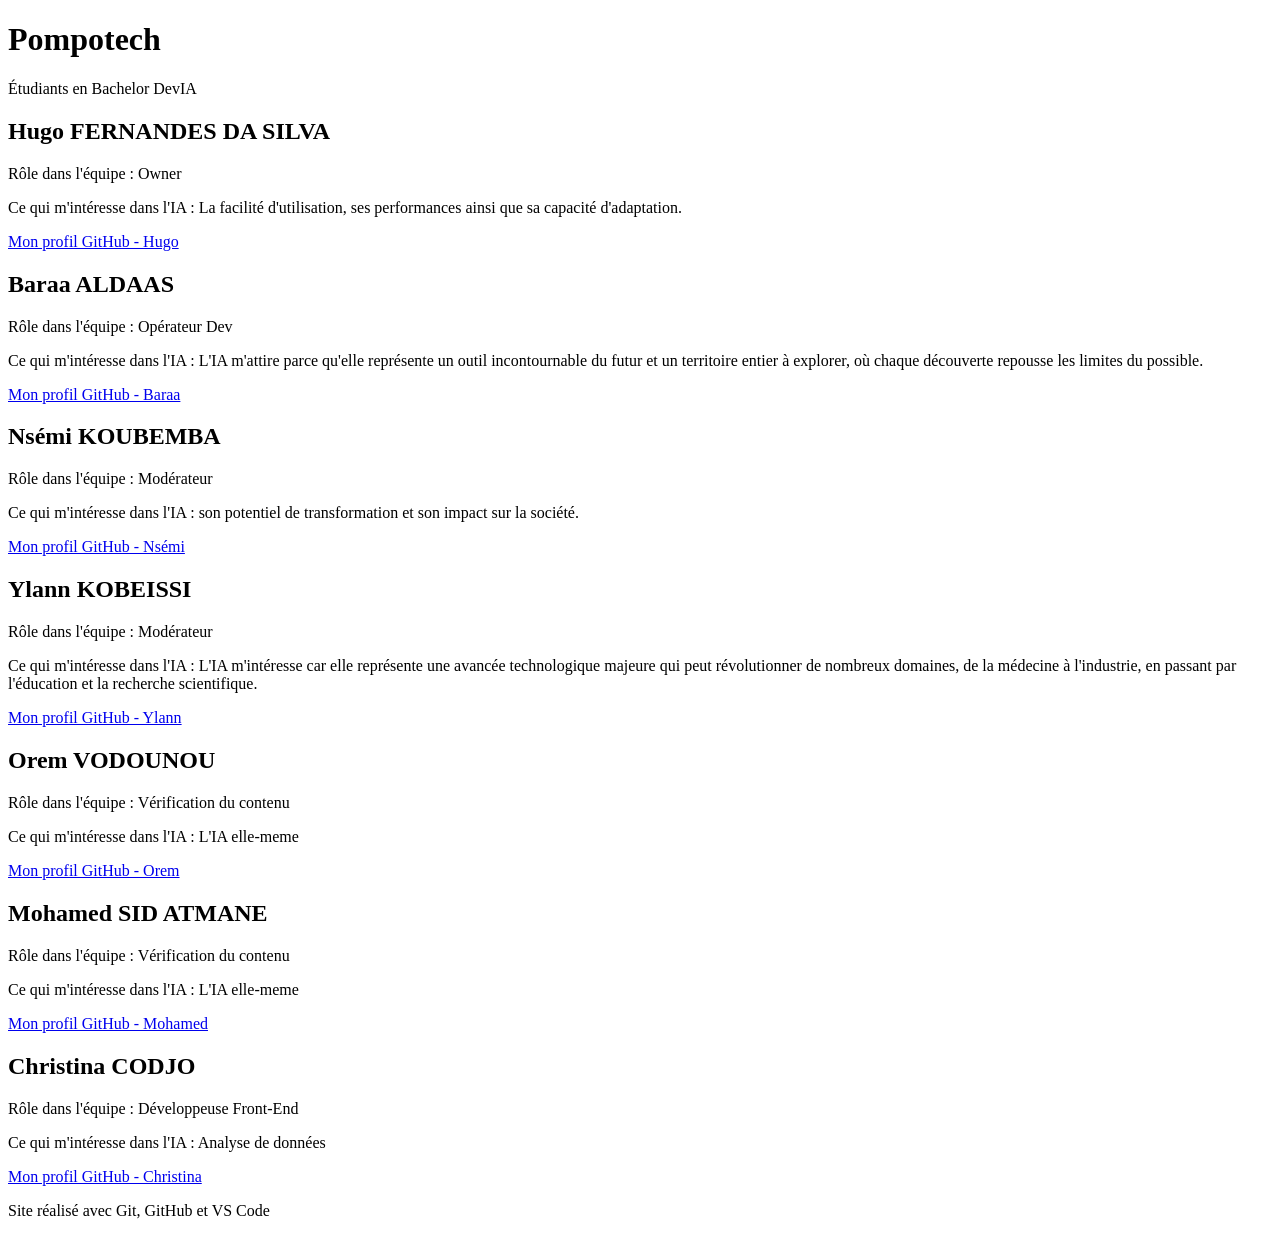
==== index.html @ be3de099 "Correction de la mise en forme et ajout de nouveaux membres dans la section de l'équipe" ====
<!doctype html>

<html lang="fr">
  <head>
    <meta charset="UTF-8" />
    <title>Notre équipe - Bachelor IA</title>
    <link rel="stylesheet" href="style.css" />
  </head>
  <body>
    <header>
      <h1>Pompotech</h1>
      <p>Étudiants en Bachelor DevIA</p>
    </header>

    <main>
      <section class="owner">
        <h2>Hugo FERNANDES DA SILVA</h2>
        <p>Rôle dans l'équipe : Owner</p>
        <p>
          Ce qui m'intéresse dans l'IA : La facilité d'utilisation, ses
          performances ainsi que sa capacité d'adaptation.
        </p>
        <a href="https://github.com/hugofds78">Mon profil GitHub - Hugo</a>
      </section>

      <section class="membre">
        <h2>Baraa ALDAAS</h2>
        <p>Rôle dans l'équipe : Opérateur Dev</p>
        <p>
          Ce qui m'intéresse dans l'IA : L'IA m'attire parce qu'elle représente
          un outil incontournable du futur et un territoire entier à explorer,
          où chaque découverte repousse les limites du possible.
        </p>
        <a href="https://github.com/sekiedo">Mon profil GitHub - Baraa</a>
      </section>

      <section class="membre">
        <h2>Nsémi KOUBEMBA</h2>
        <p>Rôle dans l'équipe : Modérateur</p>
        <p>
          Ce qui m'intéresse dans l'IA : son potentiel de transformation et son
          impact sur la société.
        </p>
        <a href="https://github.com/nsemkoub-blip">Mon profil GitHub - Nsémi</a>
      </section>

      <section class="membre">
        <h2>Ylann KOBEISSI</h2>
        <p>Rôle dans l'équipe : Modérateur</p>
        <p>
          Ce qui m'intéresse dans l'IA : L'IA m'intéresse car elle représente
          une avancée technologique majeure qui peut révolutionner de nombreux
          domaines, de la médecine à l'industrie, en passant par l'éducation et
          la recherche scientifique.
        </p>
        <a href="https://github.com/Ylannkobs">Mon profil GitHub - Ylann</a>
      </section>

      <section class="membre">
        <h2>Orem VODOUNOU</h2>
        <p>Rôle dans l'équipe : Vérification du contenu</p>
        <p>Ce qui m'intéresse dans l'IA : L'IA elle-meme</p>
        <a href="https://github.com/oremvdn-del">Mon profil GitHub - Orem</a>
      </section>

      <section class="membre">
        <h2>Mohamed SID ATMANE</h2>
        <p>Rôle dans l'équipe : Vérification du contenu</p>
        <p>Ce qui m'intéresse dans l'IA : L'IA elle-meme</p>
        <a href="https://github.com/momoh6854-spec"
          >Mon profil GitHub - Mohamed</a
        >
      </section>

      <section class="membre">
        <h2>Christina CODJO</h2>
        <p>Rôle dans l'équipe : Développeuse Front-End</p>
        <p>Ce qui m'intéresse dans l'IA : Analyse de données</p>
        <a href="https://github.com/OnellChristina"
          >Mon profil GitHub - Christina</a
        >
      </section>
    </main>

    <footer>
      <p>Site réalisé avec Git, GitHub et VS Code</p>
    </footer>
  </body>
</html>
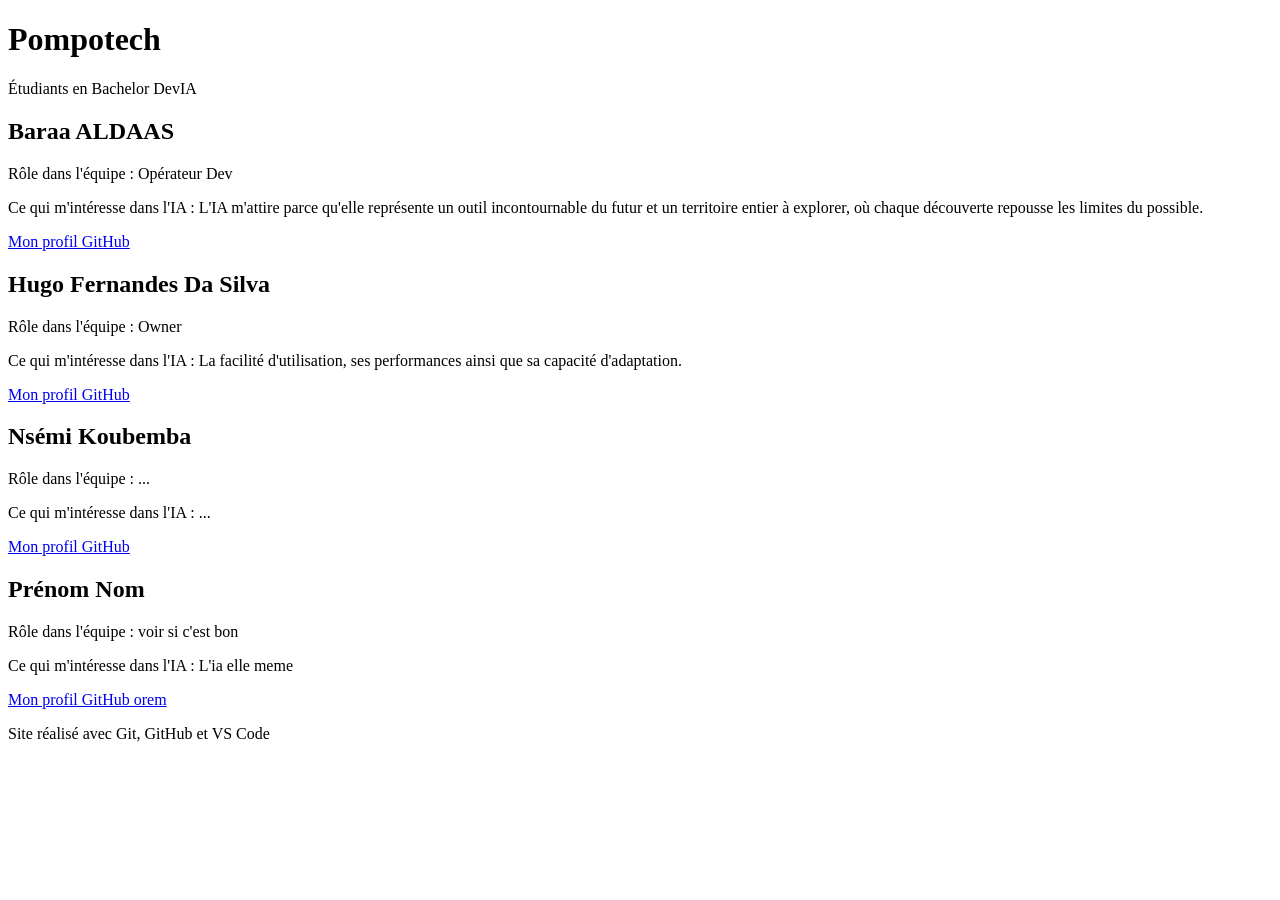
==== commit e808135b: "test" ====
--- a/index.html
+++ b/index.html
@@ -1,89 +1,53 @@
-<!doctype html>
+<!DOCTYPE html>
 
 <html lang="fr">
-  <head>
-    <meta charset="UTF-8" />
-    <title>Notre équipe - Bachelor IA</title>
-    <link rel="stylesheet" href="style.css" />
-  </head>
-  <body>
-    <header>
-      <h1>Pompotech</h1>
-      <p>Étudiants en Bachelor DevIA</p>
-    </header>
+<head>
+  <meta charset="UTF-8">
+  <title>Notre équipe - Bachelor IA</title>
+  <link rel="stylesheet" href="style.css">
+</head>
+<body>
+  <header>
+    <h1>Pompotech</h1>
+    <p>Étudiants en Bachelor DevIA</p>
+  </header>
 
-    <main>
-      <section class="owner">
-        <h2>Hugo FERNANDES DA SILVA</h2>
-        <p>Rôle dans l'équipe : Owner</p>
-        <p>
-          Ce qui m'intéresse dans l'IA : La facilité d'utilisation, ses
-          performances ainsi que sa capacité d'adaptation.
-        </p>
-        <a href="https://github.com/hugofds78">Mon profil GitHub - Hugo</a>
-      </section>
+  <main>
+    <section class="membre">
+      <h2>Baraa ALDAAS</h2>
+      <p>Rôle dans l'équipe : Opérateur Dev</p>
+      <p>Ce qui m'intéresse dans l'IA : L'IA m'attire parce qu'elle représente un outil incontournable du futur et un territoire entier à explorer, où chaque découverte repousse les limites du possible.</p>
+      <a href="https://github.com/sekiedo">Mon profil GitHub</a>
+    </section>
 
-      <section class="membre">
-        <h2>Baraa ALDAAS</h2>
-        <p>Rôle dans l'équipe : Opérateur Dev</p>
-        <p>
-          Ce qui m'intéresse dans l'IA : L'IA m'attire parce qu'elle représente
-          un outil incontournable du futur et un territoire entier à explorer,
-          où chaque découverte repousse les limites du possible.
-        </p>
-        <a href="https://github.com/sekiedo">Mon profil GitHub - Baraa</a>
-      </section>
+    <section class="owner">
+      <h2>Hugo Fernandes Da Silva</h2>
+      <p>Rôle dans l'équipe : Owner</p>
+      <p>Ce qui m'intéresse dans l'IA : La facilité d'utilisation, ses performances ainsi que sa capacité d'adaptation.</p>
+      <a href="https://github.com/hugofds78">Mon profil GitHub</a>
+    </section>
+     
+    <section class="membre">
+      <h2>Nsémi Koubemba</h2>
+      <p>Rôle dans l'équipe : ...</p>
+      <p>Ce qui m'intéresse dans l'IA : ...</p>
+      <a href="https://github.com/pseudo">Mon profil GitHub</a>
+    </section>
 
-      <section class="membre">
-        <h2>Nsémi KOUBEMBA</h2>
-        <p>Rôle dans l'équipe : Modérateur</p>
-        <p>
-          Ce qui m'intéresse dans l'IA : son potentiel de transformation et son
-          impact sur la société.
-        </p>
-        <a href="https://github.com/nsemkoub-blip">Mon profil GitHub - Nsémi</a>
-      </section>
+    <!-- Orem Vodounou -->
+     <section class="membre">
+      <h2>Prénom Nom</h2>
+      <p>Rôle dans l'équipe : voir si c'est bon </p>
+      <p>Ce qui m'intéresse dans l'IA : L'ia elle meme</p>
+      <a href="https://github.com/oremvdn-del">Mon profil GitHub orem</a>
 
-      <section class="membre">
-        <h2>Ylann KOBEISSI</h2>
-        <p>Rôle dans l'équipe : Modérateur</p>
-        <p>
-          Ce qui m'intéresse dans l'IA : L'IA m'intéresse car elle représente
-          une avancée technologique majeure qui peut révolutionner de nombreux
-          domaines, de la médecine à l'industrie, en passant par l'éducation et
-          la recherche scientifique.
-        </p>
-        <a href="https://github.com/Ylannkobs">Mon profil GitHub - Ylann</a>
-      </section>
+     </section>
 
-      <section class="membre">
-        <h2>Orem VODOUNOU</h2>
-        <p>Rôle dans l'équipe : Vérification du contenu</p>
-        <p>Ce qui m'intéresse dans l'IA : L'IA elle-meme</p>
-        <a href="https://github.com/oremvdn-del">Mon profil GitHub - Orem</a>
-      </section>
+    <!-- Christina Codjo -->
+  </main>
 
-      <section class="membre">
-        <h2>Mohamed SID ATMANE</h2>
-        <p>Rôle dans l'équipe : Vérification du contenu</p>
-        <p>Ce qui m'intéresse dans l'IA : L'IA elle-meme</p>
-        <a href="https://github.com/momoh6854-spec"
-          >Mon profil GitHub - Mohamed</a
-        >
-      </section>
-
-      <section class="membre">
-        <h2>Christina CODJO</h2>
-        <p>Rôle dans l'équipe : Développeuse Front-End</p>
-        <p>Ce qui m'intéresse dans l'IA : Analyse de données</p>
-        <a href="https://github.com/OnellChristina"
-          >Mon profil GitHub - Christina</a
-        >
-      </section>
-    </main>
-
-    <footer>
-      <p>Site réalisé avec Git, GitHub et VS Code</p>
-    </footer>
-  </body>
-</html>
+  <footer>
+    <p>Site réalisé avec Git, GitHub et VS Code</p>
+  </footer>
+</body>
+</html>
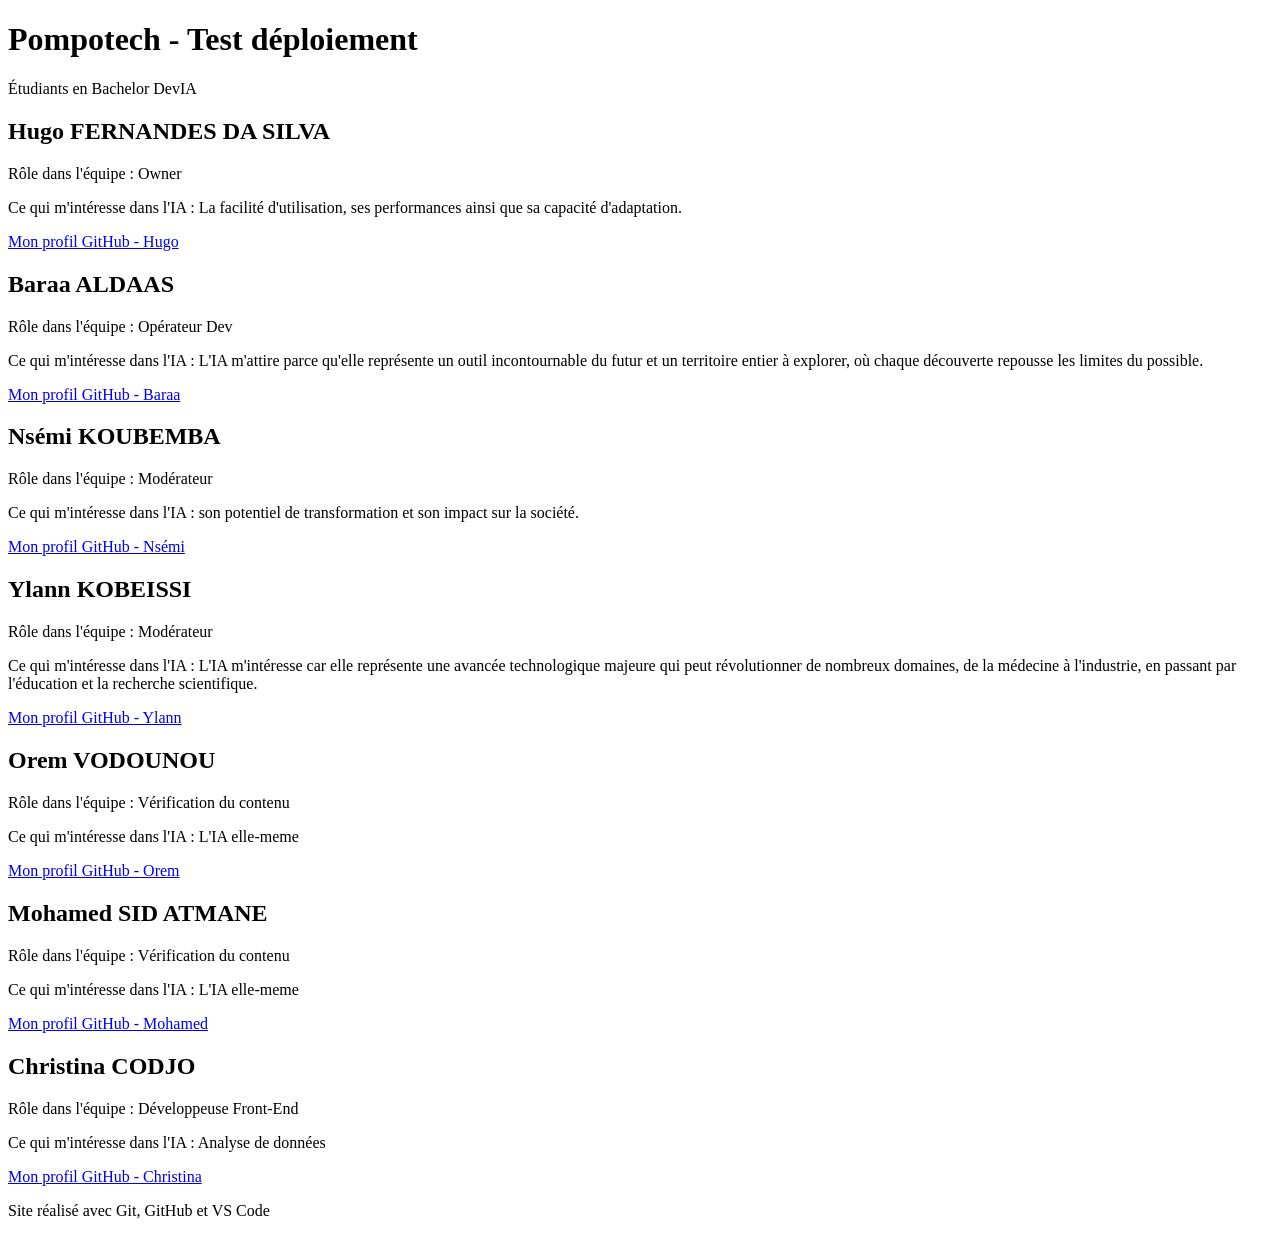
==== commit 945cffd2: "test: modifie le titre du site" ====
--- a/index.html
+++ b/index.html
@@ -1,53 +1,89 @@
-<!DOCTYPE html>
+<!doctype html>
 
 <html lang="fr">
-<head>
-  <meta charset="UTF-8">
-  <title>Notre équipe - Bachelor IA</title>
-  <link rel="stylesheet" href="style.css">
-</head>
-<body>
-  <header>
-    <h1>Pompotech</h1>
-    <p>Étudiants en Bachelor DevIA</p>
-  </header>
+  <head>
+    <meta charset="UTF-8" />
+    <title>Notre équipe - Bachelor IA</title>
+    <link rel="stylesheet" href="style.css" />
+  </head>
+  <body>
+    <header>
+      <h1>Pompotech - Test déploiement</h1>
+      <p>Étudiants en Bachelor DevIA</p>
+    </header>
 
-  <main>
-    <section class="membre">
-      <h2>Baraa ALDAAS</h2>
-      <p>Rôle dans l'équipe : Opérateur Dev</p>
-      <p>Ce qui m'intéresse dans l'IA : L'IA m'attire parce qu'elle représente un outil incontournable du futur et un territoire entier à explorer, où chaque découverte repousse les limites du possible.</p>
-      <a href="https://github.com/sekiedo">Mon profil GitHub</a>
-    </section>
+    <main>
+      <section class="owner">
+        <h2>Hugo FERNANDES DA SILVA</h2>
+        <p>Rôle dans l'équipe : Owner</p>
+        <p>
+          Ce qui m'intéresse dans l'IA : La facilité d'utilisation, ses
+          performances ainsi que sa capacité d'adaptation.
+        </p>
+        <a href="https://github.com/hugofds78">Mon profil GitHub - Hugo</a>
+      </section>
 
-    <section class="owner">
-      <h2>Hugo Fernandes Da Silva</h2>
-      <p>Rôle dans l'équipe : Owner</p>
-      <p>Ce qui m'intéresse dans l'IA : La facilité d'utilisation, ses performances ainsi que sa capacité d'adaptation.</p>
-      <a href="https://github.com/hugofds78">Mon profil GitHub</a>
-    </section>
-     
-    <section class="membre">
-      <h2>Nsémi Koubemba</h2>
-      <p>Rôle dans l'équipe : ...</p>
-      <p>Ce qui m'intéresse dans l'IA : ...</p>
-      <a href="https://github.com/pseudo">Mon profil GitHub</a>
-    </section>
+      <section class="membre">
+        <h2>Baraa ALDAAS</h2>
+        <p>Rôle dans l'équipe : Opérateur Dev</p>
+        <p>
+          Ce qui m'intéresse dans l'IA : L'IA m'attire parce qu'elle représente
+          un outil incontournable du futur et un territoire entier à explorer,
+          où chaque découverte repousse les limites du possible.
+        </p>
+        <a href="https://github.com/sekiedo">Mon profil GitHub - Baraa</a>
+      </section>
 
-    <!-- Orem Vodounou -->
-     <section class="membre">
-      <h2>Prénom Nom</h2>
-      <p>Rôle dans l'équipe : voir si c'est bon </p>
-      <p>Ce qui m'intéresse dans l'IA : L'ia elle meme</p>
-      <a href="https://github.com/oremvdn-del">Mon profil GitHub orem</a>
+      <section class="membre">
+        <h2>Nsémi KOUBEMBA</h2>
+        <p>Rôle dans l'équipe : Modérateur</p>
+        <p>
+          Ce qui m'intéresse dans l'IA : son potentiel de transformation et son
+          impact sur la société.
+        </p>
+        <a href="https://github.com/nsemkoub-blip">Mon profil GitHub - Nsémi</a>
+      </section>
 
-     </section>
+      <section class="membre">
+        <h2>Ylann KOBEISSI</h2>
+        <p>Rôle dans l'équipe : Modérateur</p>
+        <p>
+          Ce qui m'intéresse dans l'IA : L'IA m'intéresse car elle représente
+          une avancée technologique majeure qui peut révolutionner de nombreux
+          domaines, de la médecine à l'industrie, en passant par l'éducation et
+          la recherche scientifique.
+        </p>
+        <a href="https://github.com/Ylannkobs">Mon profil GitHub - Ylann</a>
+      </section>
 
-    <!-- Christina Codjo -->
-  </main>
+      <section class="membre">
+        <h2>Orem VODOUNOU</h2>
+        <p>Rôle dans l'équipe : Vérification du contenu</p>
+        <p>Ce qui m'intéresse dans l'IA : L'IA elle-meme</p>
+        <a href="https://github.com/oremvdn-del">Mon profil GitHub - Orem</a>
+      </section>
 
-  <footer>
-    <p>Site réalisé avec Git, GitHub et VS Code</p>
-  </footer>
-</body>
-</html>+      <section class="membre">
+        <h2>Mohamed SID ATMANE</h2>
+        <p>Rôle dans l'équipe : Vérification du contenu</p>
+        <p>Ce qui m'intéresse dans l'IA : L'IA elle-meme</p>
+        <a href="https://github.com/momoh6854-spec"
+          >Mon profil GitHub - Mohamed</a
+        >
+      </section>
+
+      <section class="membre">
+        <h2>Christina CODJO</h2>
+        <p>Rôle dans l'équipe : Développeuse Front-End</p>
+        <p>Ce qui m'intéresse dans l'IA : Analyse de données</p>
+        <a href="https://github.com/OnellChristina"
+          >Mon profil GitHub - Christina</a
+        >
+      </section>
+    </main>
+
+    <footer>
+      <p>Site réalisé avec Git, GitHub et VS Code</p>
+    </footer>
+  </body>
+</html>
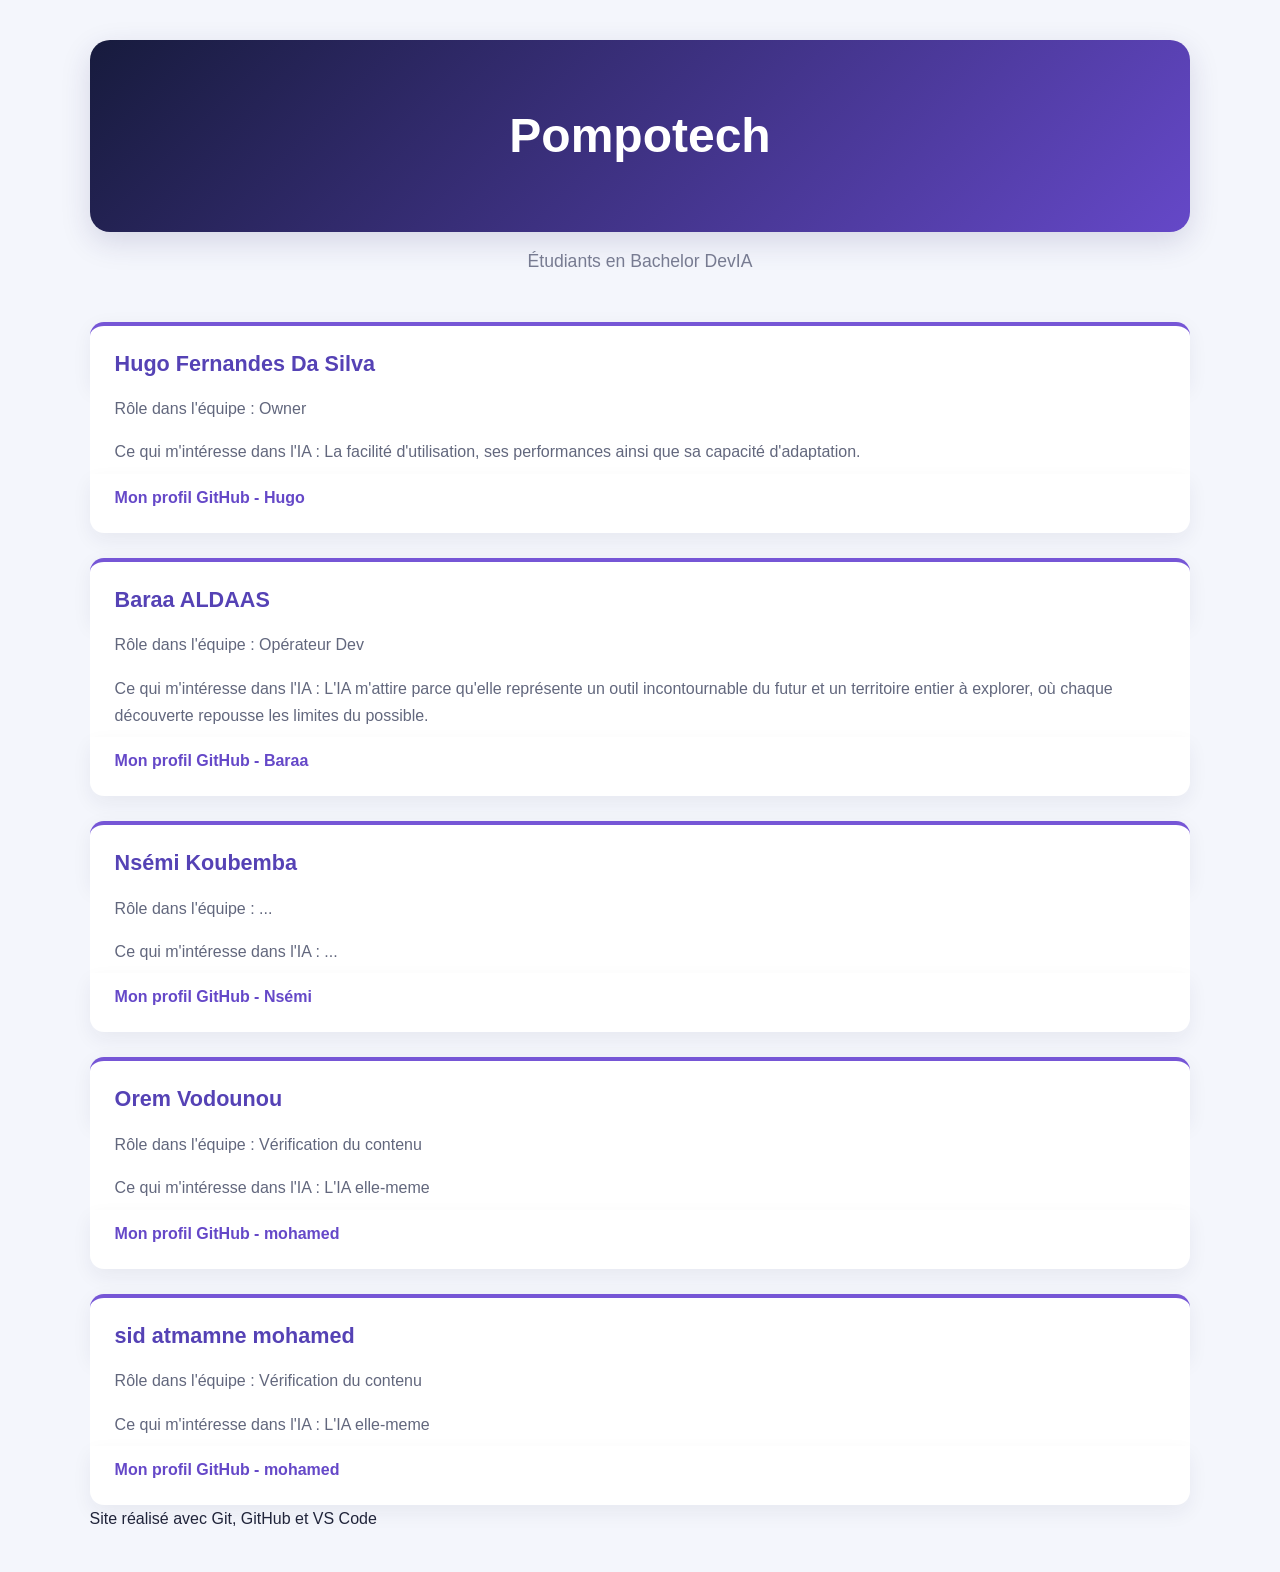
==== commit 1007864b: "changment for the link-git" ====
--- a/index.html
+++ b/index.html
@@ -8,13 +8,13 @@
   </head>
   <body>
     <header>
-      <h1>Pompotech - Test déploiement</h1>
+      <h1>Pompotech</h1>
       <p>Étudiants en Bachelor DevIA</p>
     </header>
 
     <main>
       <section class="owner">
-        <h2>Hugo FERNANDES DA SILVA</h2>
+        <h2>Hugo Fernandes Da Silva</h2>
         <p>Rôle dans l'équipe : Owner</p>
         <p>
           Ce qui m'intéresse dans l'IA : La facilité d'utilisation, ses
@@ -35,50 +35,28 @@
       </section>
 
       <section class="membre">
-        <h2>Nsémi KOUBEMBA</h2>
-        <p>Rôle dans l'équipe : Modérateur</p>
-        <p>
-          Ce qui m'intéresse dans l'IA : son potentiel de transformation et son
-          impact sur la société.
-        </p>
+        <h2>Nsémi Koubemba</h2>
+        <p>Rôle dans l'équipe : ...</p>
+        <p>Ce qui m'intéresse dans l'IA : ...</p>
         <a href="https://github.com/nsemkoub-blip">Mon profil GitHub - Nsémi</a>
       </section>
 
       <section class="membre">
-        <h2>Ylann KOBEISSI</h2>
-        <p>Rôle dans l'équipe : Modérateur</p>
-        <p>
-          Ce qui m'intéresse dans l'IA : L'IA m'intéresse car elle représente
-          une avancée technologique majeure qui peut révolutionner de nombreux
-          domaines, de la médecine à l'industrie, en passant par l'éducation et
-          la recherche scientifique.
-        </p>
-        <a href="https://github.com/Ylannkobs">Mon profil GitHub - Ylann</a>
-      </section>
-
-      <section class="membre">
-        <h2>Orem VODOUNOU</h2>
+        <h2>Orem Vodounou</h2>
         <p>Rôle dans l'équipe : Vérification du contenu</p>
         <p>Ce qui m'intéresse dans l'IA : L'IA elle-meme</p>
-        <a href="https://github.com/oremvdn-del">Mon profil GitHub - Orem</a>
-      </section>
-
-      <section class="membre">
-        <h2>Mohamed SID ATMANE</h2>
-        <p>Rôle dans l'équipe : Vérification du contenu</p>
-        <p>Ce qui m'intéresse dans l'IA : L'IA elle-meme</p>
-        <a href="https://github.com/momoh6854-spec"
-          >Mon profil GitHub - Mohamed</a
+        <a href="https://github.com/momoh6854-spec">Mon profil GitHub - mohamed</a
         >
       </section>
 
+      <!-- Christina Codjo -->
+
+      <!-- Mohamed Sid Atmane -->
       <section class="membre">
-        <h2>Christina CODJO</h2>
-        <p>Rôle dans l'équipe : Développeuse Front-End</p>
-        <p>Ce qui m'intéresse dans l'IA : Analyse de données</p>
-        <a href="https://github.com/OnellChristina"
-          >Mon profil GitHub - Christina</a
-        >
+        <h2>sid atmamne mohamed</h2>
+        <p>Rôle dans l'équipe : Vérification du contenu</p>
+        <p>Ce qui m'intéresse dans l'IA : L'IA elle-meme</p>
+        <a href="https://github.com/oremvdn-del">Mon profil GitHub - mohamed</a>
       </section>
     </main>
 
--- a/style.css
+++ b/style.css
@@ -0,0 +1,93 @@
+
+/* =========================
+   POMPOTECH - TEAM WEBSITE
+========================= */
+
+* {
+    margin: 0;
+    padding: 0;
+    box-sizing: border-box;
+}
+
+body {
+    font-family: 'Segoe UI', Arial, sans-serif;
+    background: #f4f6fc;
+    color: #20243a;
+    line-height: 1.7;
+    padding: 40px 7%;
+}
+
+/* Main title */
+h1 {
+    text-align: center;
+    font-size: 3rem;
+    color: white;
+    background: linear-gradient(135deg, #171b3d, #6548c8);
+    padding: 55px 20px;
+    border-radius: 20px;
+    margin-bottom: 15px;
+    box-shadow: 0 10px 30px rgba(40, 35, 100, 0.15);
+}
+
+/* Subtitle */
+h1 + p {
+    text-align: center;
+    font-size: 1.1rem;
+    color: #777b91;
+    margin-bottom: 45px;
+}
+
+/* Team members */
+h2 {
+    background: white;
+    color: #5542b5;
+    font-size: 1.35rem;
+    padding: 20px 25px 5px;
+    margin-top: 25px;
+    border-radius: 14px 14px 0 0;
+    border-top: 4px solid #7656d6;
+    box-shadow: 0 5px 20px rgba(30, 35, 70, 0.06);
+}
+
+/* Member information */
+h2 + p,
+h2 + p + p {
+    background: white;
+    padding: 8px 25px;
+    color: #62677d;
+    margin: 0;
+}
+
+/* GitHub links */
+h2 + p + p + a {
+    display: block;
+    background: white;
+    padding: 10px 25px 22px;
+    color: #6548c8;
+    font-weight: 600;
+    text-decoration: none;
+    border-radius: 0 0 14px 14px;
+    box-shadow: 0 8px 20px rgba(30, 35, 70, 0.06);
+    transition: 0.3s ease;
+}
+
+h2 + p + p + a:hover {
+    color: #171b3d;
+    text-decoration: underline;
+}
+
+/* Responsive design */
+@media (max-width: 600px) {
+    body {
+        padding: 20px 5%;
+    }
+
+    h1 {
+        font-size: 2rem;
+        padding: 35px 15px;
+    }
+
+    h2 {
+        font-size: 1.15rem;
+    }
+}
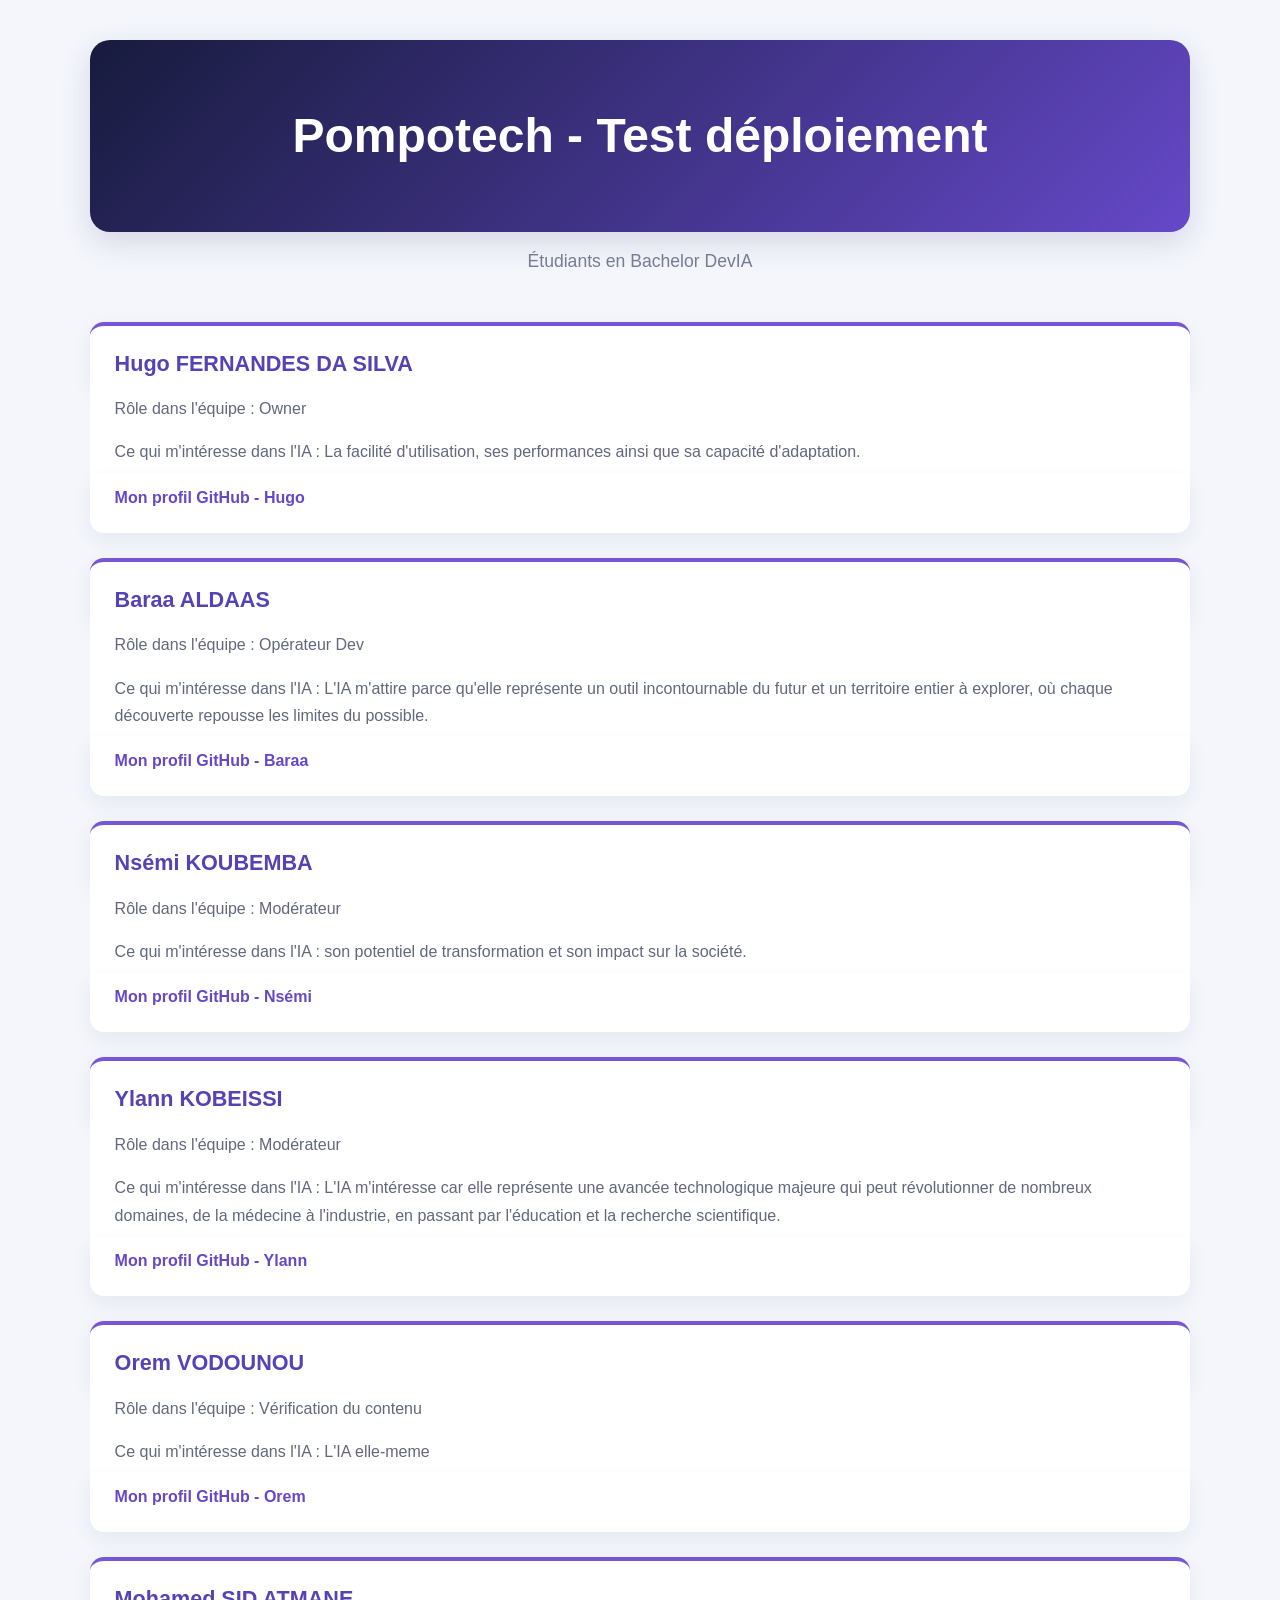
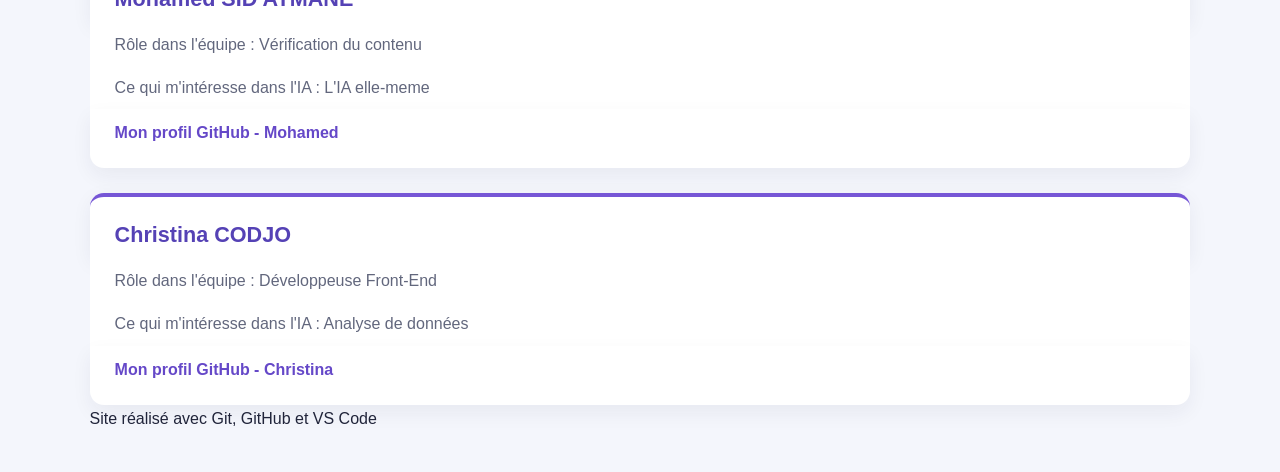
==== commit 799670f4: "change for the link-git" ====
--- a/index.html
+++ b/index.html
@@ -8,13 +8,13 @@
   </head>
   <body>
     <header>
-      <h1>Pompotech</h1>
+      <h1>Pompotech - Test déploiement</h1>
       <p>Étudiants en Bachelor DevIA</p>
     </header>
 
     <main>
       <section class="owner">
-        <h2>Hugo Fernandes Da Silva</h2>
+        <h2>Hugo FERNANDES DA SILVA</h2>
         <p>Rôle dans l'équipe : Owner</p>
         <p>
           Ce qui m'intéresse dans l'IA : La facilité d'utilisation, ses
@@ -35,28 +35,50 @@
       </section>
 
       <section class="membre">
-        <h2>Nsémi Koubemba</h2>
-        <p>Rôle dans l'équipe : ...</p>
-        <p>Ce qui m'intéresse dans l'IA : ...</p>
+        <h2>Nsémi KOUBEMBA</h2>
+        <p>Rôle dans l'équipe : Modérateur</p>
+        <p>
+          Ce qui m'intéresse dans l'IA : son potentiel de transformation et son
+          impact sur la société.
+        </p>
         <a href="https://github.com/nsemkoub-blip">Mon profil GitHub - Nsémi</a>
       </section>
 
       <section class="membre">
-        <h2>Orem Vodounou</h2>
+        <h2>Ylann KOBEISSI</h2>
+        <p>Rôle dans l'équipe : Modérateur</p>
+        <p>
+          Ce qui m'intéresse dans l'IA : L'IA m'intéresse car elle représente
+          une avancée technologique majeure qui peut révolutionner de nombreux
+          domaines, de la médecine à l'industrie, en passant par l'éducation et
+          la recherche scientifique.
+        </p>
+        <a href="https://github.com/Ylannkobs">Mon profil GitHub - Ylann</a>
+      </section>
+
+      <section class="membre">
+        <h2>Orem VODOUNOU</h2>
         <p>Rôle dans l'équipe : Vérification du contenu</p>
         <p>Ce qui m'intéresse dans l'IA : L'IA elle-meme</p>
-        <a href="https://github.com/momoh6854-spec">Mon profil GitHub - mohamed</a
+        <a href="https://github.com/oremvdn-del">Mon profil GitHub - Orem</a>
+      </section>
+
+      <section class="membre">
+        <h2>Mohamed SID ATMANE</h2>
+        <p>Rôle dans l'équipe : Vérification du contenu</p>
+        <p>Ce qui m'intéresse dans l'IA : L'IA elle-meme</p>
+        <a href="https://github.com/momoh6854-spec"
+          >Mon profil GitHub - Mohamed</a
         >
       </section>
 
-      <!-- Christina Codjo -->
-
-      <!-- Mohamed Sid Atmane -->
       <section class="membre">
-        <h2>sid atmamne mohamed</h2>
-        <p>Rôle dans l'équipe : Vérification du contenu</p>
-        <p>Ce qui m'intéresse dans l'IA : L'IA elle-meme</p>
-        <a href="https://github.com/oremvdn-del">Mon profil GitHub - mohamed</a>
+        <h2>Christina CODJO</h2>
+        <p>Rôle dans l'équipe : Développeuse Front-End</p>
+        <p>Ce qui m'intéresse dans l'IA : Analyse de données</p>
+        <a href="https://github.com/OnellChristina"
+          >Mon profil GitHub - Christina</a
+        >
       </section>
     </main>
 
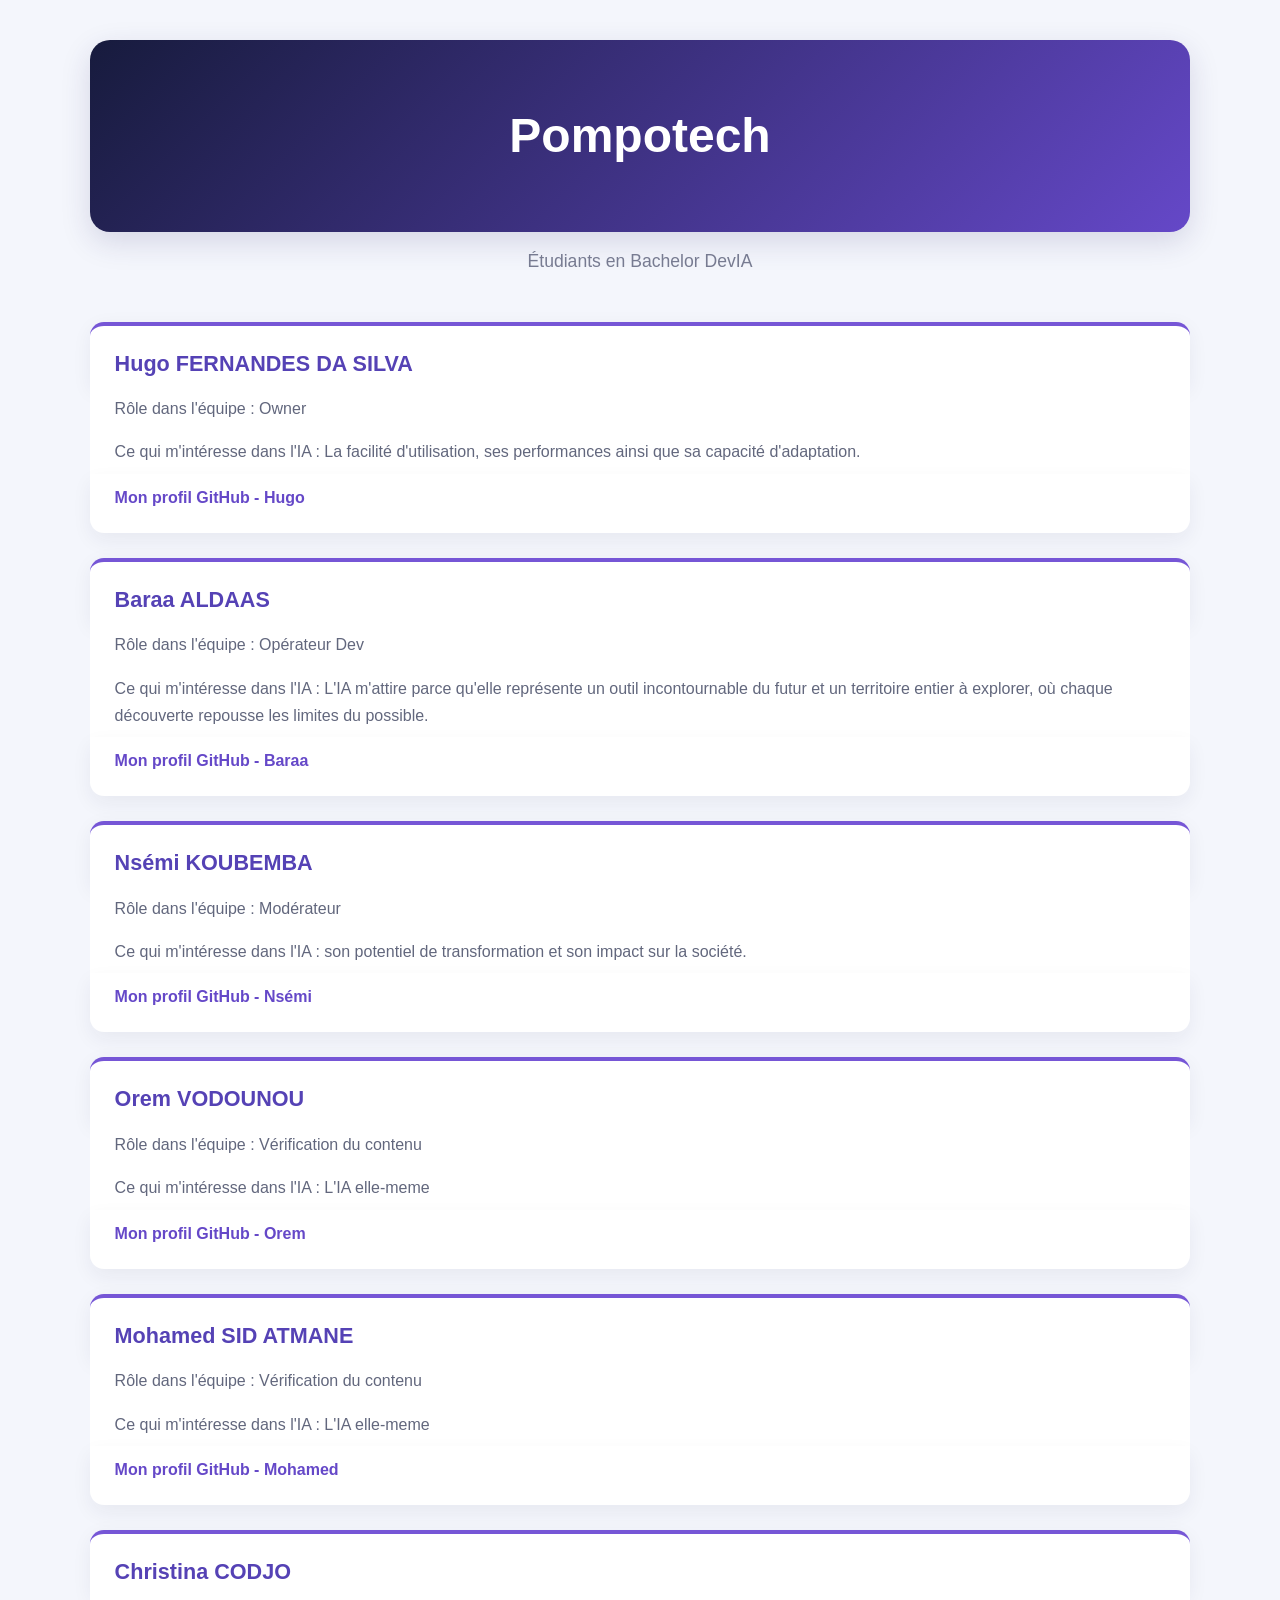
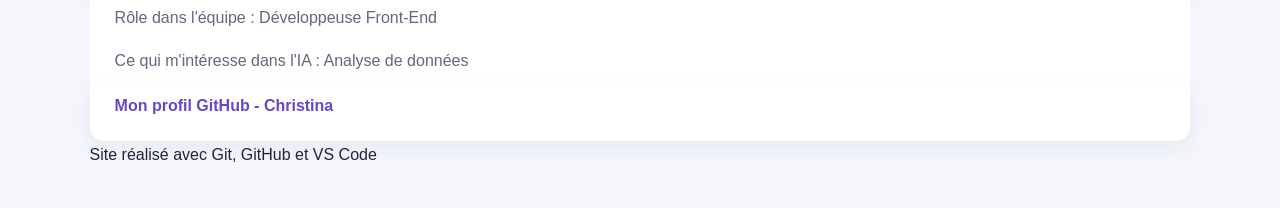
==== commit 0684edf1: "Correction de la mise en forme et ajout de la section pour Christina CODJO dans index.html" ====
--- a/index.html
+++ b/index.html
@@ -8,7 +8,7 @@
   </head>
   <body>
     <header>
-      <h1>Pompotech - Test déploiement</h1>
+      <h1>Pompotech</h1>
       <p>Étudiants en Bachelor DevIA</p>
     </header>
 
@@ -20,7 +20,9 @@
           Ce qui m'intéresse dans l'IA : La facilité d'utilisation, ses
           performances ainsi que sa capacité d'adaptation.
         </p>
-        <a href="https://github.com/hugofds78">Mon profil GitHub - Hugo</a>
+        <a href="https://github.com/hugofds78" target="_blank"
+          >Mon profil GitHub - Hugo</a
+        >
       </section>
 
       <section class="membre">
@@ -31,7 +33,9 @@
           un outil incontournable du futur et un territoire entier à explorer,
           où chaque découverte repousse les limites du possible.
         </p>
-        <a href="https://github.com/sekiedo">Mon profil GitHub - Baraa</a>
+        <a href="https://github.com/sekiedo" target="_blank"
+          >Mon profil GitHub - Baraa</a
+        >
       </section>
 
       <section class="membre">
@@ -41,33 +45,25 @@
           Ce qui m'intéresse dans l'IA : son potentiel de transformation et son
           impact sur la société.
         </p>
-        <a href="https://github.com/nsemkoub-blip">Mon profil GitHub - Nsémi</a>
-      </section>
-
-      <section class="membre">
-        <h2>Ylann KOBEISSI</h2>
-        <p>Rôle dans l'équipe : Modérateur</p>
-        <p>
-          Ce qui m'intéresse dans l'IA : L'IA m'intéresse car elle représente
-          une avancée technologique majeure qui peut révolutionner de nombreux
-          domaines, de la médecine à l'industrie, en passant par l'éducation et
-          la recherche scientifique.
-        </p>
-        <a href="https://github.com/Ylannkobs">Mon profil GitHub - Ylann</a>
+        <a href="https://github.com/nsemkoub-blip" target="_blank"
+          >Mon profil GitHub - Nsémi</a
+        >
       </section>
 
       <section class="membre">
         <h2>Orem VODOUNOU</h2>
         <p>Rôle dans l'équipe : Vérification du contenu</p>
         <p>Ce qui m'intéresse dans l'IA : L'IA elle-meme</p>
-        <a href="https://github.com/oremvdn-del">Mon profil GitHub - Orem</a>
+        <a href="https://github.com/oremvdn-del" target="_blank"
+          >Mon profil GitHub - Orem</a
+        >
       </section>
 
       <section class="membre">
         <h2>Mohamed SID ATMANE</h2>
         <p>Rôle dans l'équipe : Vérification du contenu</p>
         <p>Ce qui m'intéresse dans l'IA : L'IA elle-meme</p>
-        <a href="https://github.com/momoh6854-spec"
+        <a href="https://github.com/momoh6854-spec" target="_blank"
           >Mon profil GitHub - Mohamed</a
         >
       </section>
@@ -76,7 +72,7 @@
         <h2>Christina CODJO</h2>
         <p>Rôle dans l'équipe : Développeuse Front-End</p>
         <p>Ce qui m'intéresse dans l'IA : Analyse de données</p>
-        <a href="https://github.com/OnellChristina"
+        <a href="https://github.com/OnellChristina" target="_blank"
           >Mon profil GitHub - Christina</a
         >
       </section>
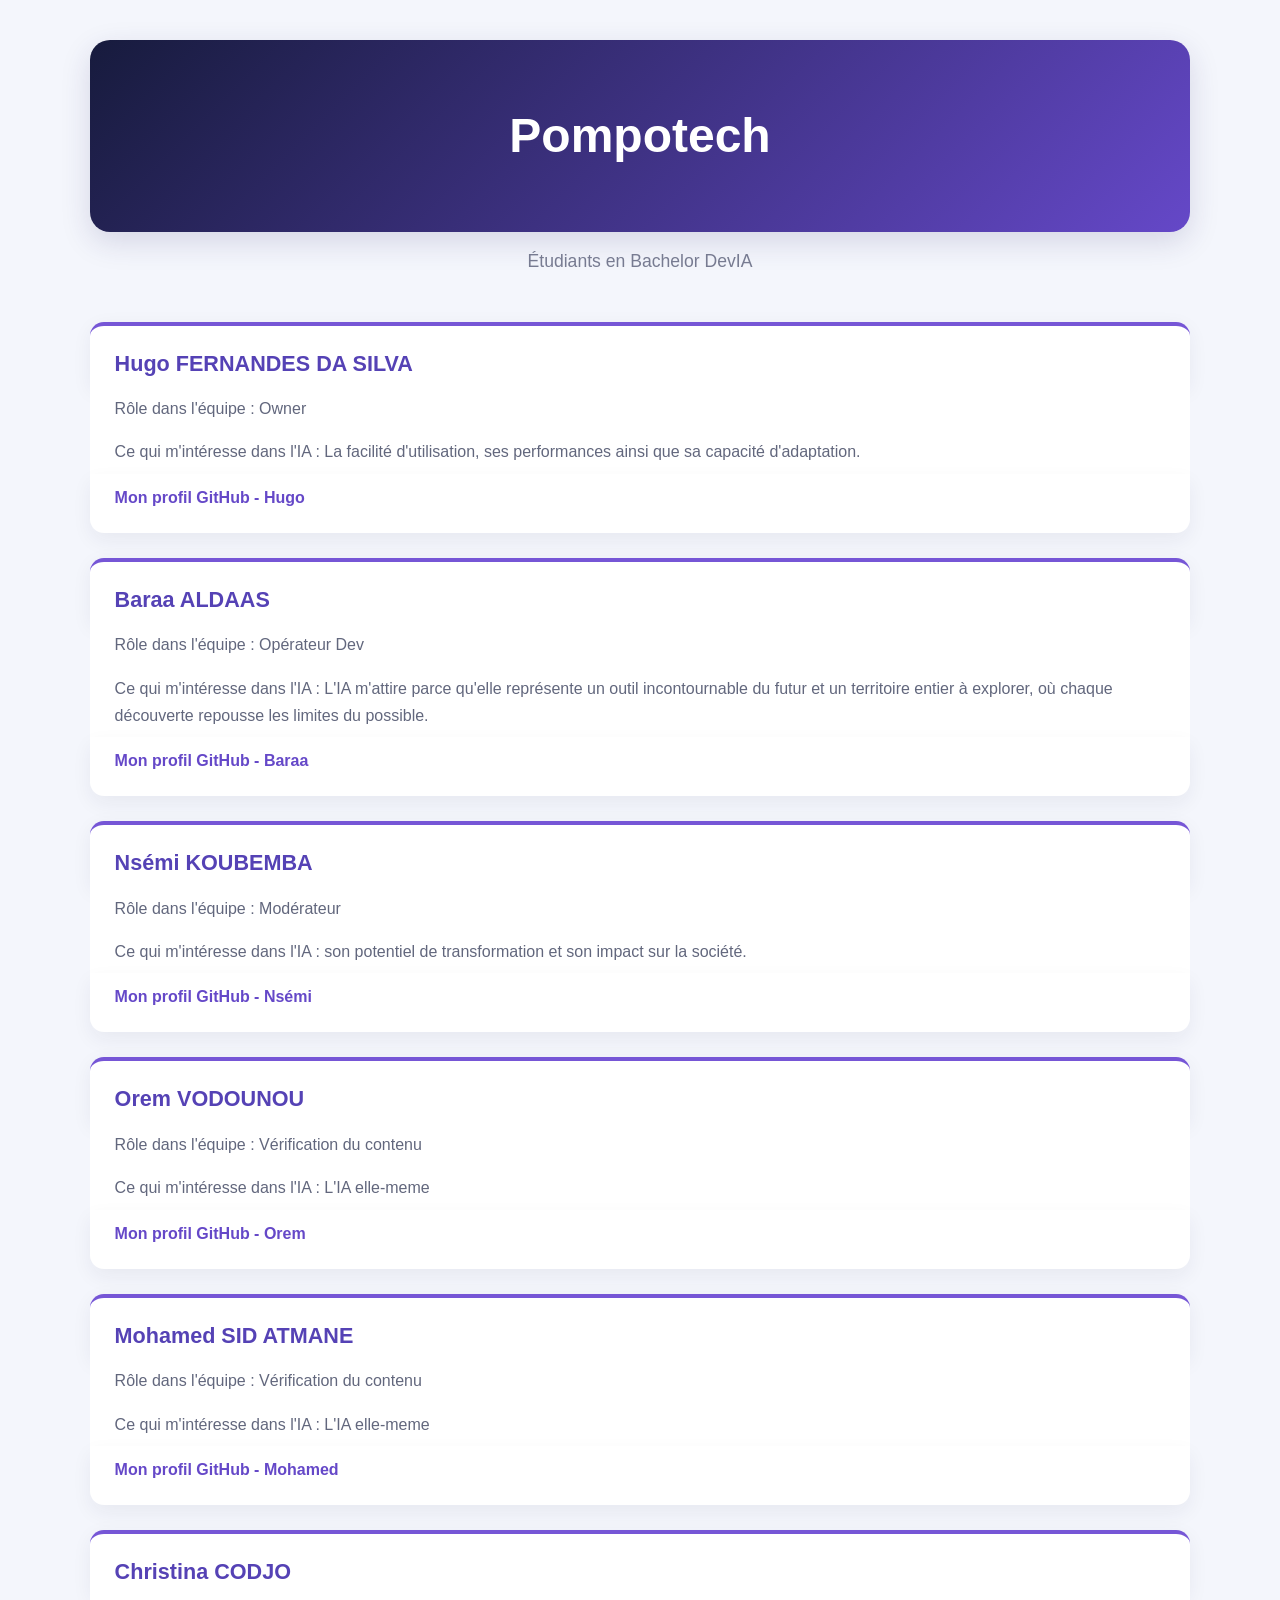
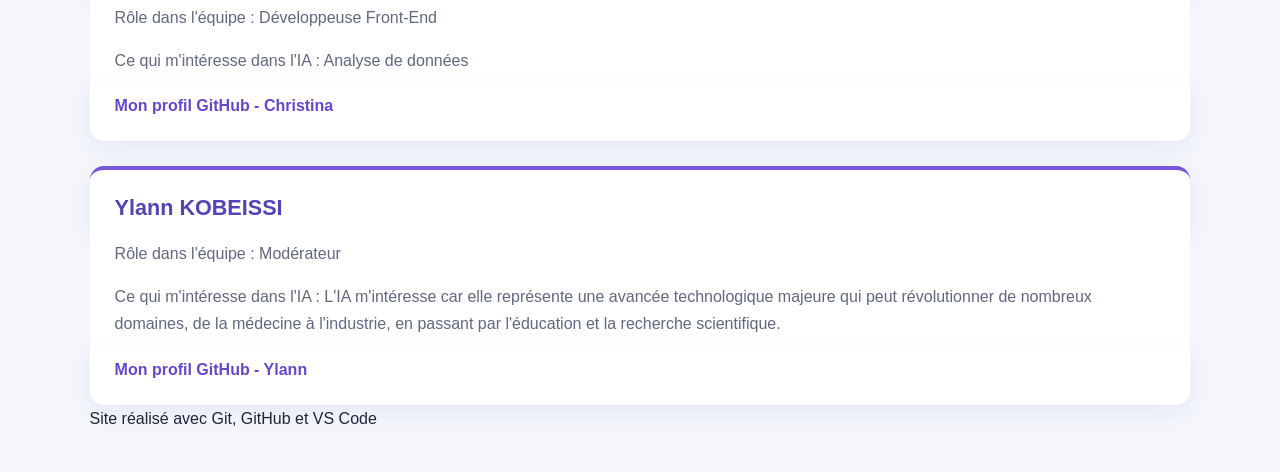
==== commit 8360697c: "Ajout de la section pour Ylann KOBEISSI dans index.html" ====
--- a/index.html
+++ b/index.html
@@ -76,6 +76,20 @@
           >Mon profil GitHub - Christina</a
         >
       </section>
+
+      <section class="membre">
+        <h2>Ylann KOBEISSI</h2>
+        <p>Rôle dans l'équipe : Modérateur</p>
+        <p>
+          Ce qui m'intéresse dans l'IA : L'IA m'intéresse car elle représente
+          une avancée technologique majeure qui peut révolutionner de nombreux
+          domaines, de la médecine à l'industrie, en passant par l'éducation et
+          la recherche scientifique.
+        </p>
+        <a href="https://github.com/Ylannkobs" target="_blank"
+          >Mon profil GitHub - Ylann</a
+        >
+      </section>
     </main>
 
     <footer>
--- a/style.css
+++ b/style.css
@@ -1,93 +1,92 @@
-
 /* =========================
    POMPOTECH - TEAM WEBSITE
 ========================= */
 
 * {
-    margin: 0;
-    padding: 0;
-    box-sizing: border-box;
+  margin: 0;
+  padding: 0;
+  box-sizing: border-box;
 }
 
 body {
-    font-family: 'Segoe UI', Arial, sans-serif;
-    background: #f4f6fc;
-    color: #20243a;
-    line-height: 1.7;
-    padding: 40px 7%;
+  font-family: "Segoe UI", Arial, sans-serif;
+  background: #f4f6fc;
+  color: #20243a;
+  line-height: 1.7;
+  padding: 40px 7%;
 }
 
 /* Main title */
 h1 {
-    text-align: center;
-    font-size: 3rem;
-    color: white;
-    background: linear-gradient(135deg, #171b3d, #6548c8);
-    padding: 55px 20px;
-    border-radius: 20px;
-    margin-bottom: 15px;
-    box-shadow: 0 10px 30px rgba(40, 35, 100, 0.15);
+  text-align: center;
+  font-size: 3rem;
+  color: white;
+  background: linear-gradient(135deg, #171b3d, #6548c8);
+  padding: 55px 20px;
+  border-radius: 20px;
+  margin-bottom: 15px;
+  box-shadow: 0 10px 30px rgba(40, 35, 100, 0.15);
 }
 
 /* Subtitle */
 h1 + p {
-    text-align: center;
-    font-size: 1.1rem;
-    color: #777b91;
-    margin-bottom: 45px;
+  text-align: center;
+  font-size: 1.1rem;
+  color: #777b91;
+  margin-bottom: 45px;
 }
 
 /* Team members */
 h2 {
-    background: white;
-    color: #5542b5;
-    font-size: 1.35rem;
-    padding: 20px 25px 5px;
-    margin-top: 25px;
-    border-radius: 14px 14px 0 0;
-    border-top: 4px solid #7656d6;
-    box-shadow: 0 5px 20px rgba(30, 35, 70, 0.06);
+  background: white;
+  color: #5542b5;
+  font-size: 1.35rem;
+  padding: 20px 25px 5px;
+  margin-top: 25px;
+  border-radius: 14px 14px 0 0;
+  border-top: 4px solid #7656d6;
+  box-shadow: 0 5px 20px rgba(30, 35, 70, 0.06);
 }
 
 /* Member information */
 h2 + p,
 h2 + p + p {
-    background: white;
-    padding: 8px 25px;
-    color: #62677d;
-    margin: 0;
+  background: white;
+  padding: 8px 25px;
+  color: #62677d;
+  margin: 0;
 }
 
 /* GitHub links */
 h2 + p + p + a {
-    display: block;
-    background: white;
-    padding: 10px 25px 22px;
-    color: #6548c8;
-    font-weight: 600;
-    text-decoration: none;
-    border-radius: 0 0 14px 14px;
-    box-shadow: 0 8px 20px rgba(30, 35, 70, 0.06);
-    transition: 0.3s ease;
+  display: block;
+  background: white;
+  padding: 10px 25px 22px;
+  color: #6548c8;
+  font-weight: 600;
+  text-decoration: none;
+  border-radius: 0 0 14px 14px;
+  box-shadow: 0 8px 20px rgba(30, 35, 70, 0.06);
+  transition: 0.3s ease;
 }
 
 h2 + p + p + a:hover {
-    color: #171b3d;
-    text-decoration: underline;
+  color: #171b3d;
+  text-decoration: underline;
 }
 
 /* Responsive design */
 @media (max-width: 600px) {
-    body {
-        padding: 20px 5%;
-    }
+  body {
+    padding: 20px 5%;
+  }
 
-    h1 {
-        font-size: 2rem;
-        padding: 35px 15px;
-    }
+  h1 {
+    font-size: 2rem;
+    padding: 35px 15px;
+  }
 
-    h2 {
-        font-size: 1.15rem;
-    }
+  h2 {
+    font-size: 1.15rem;
+  }
 }
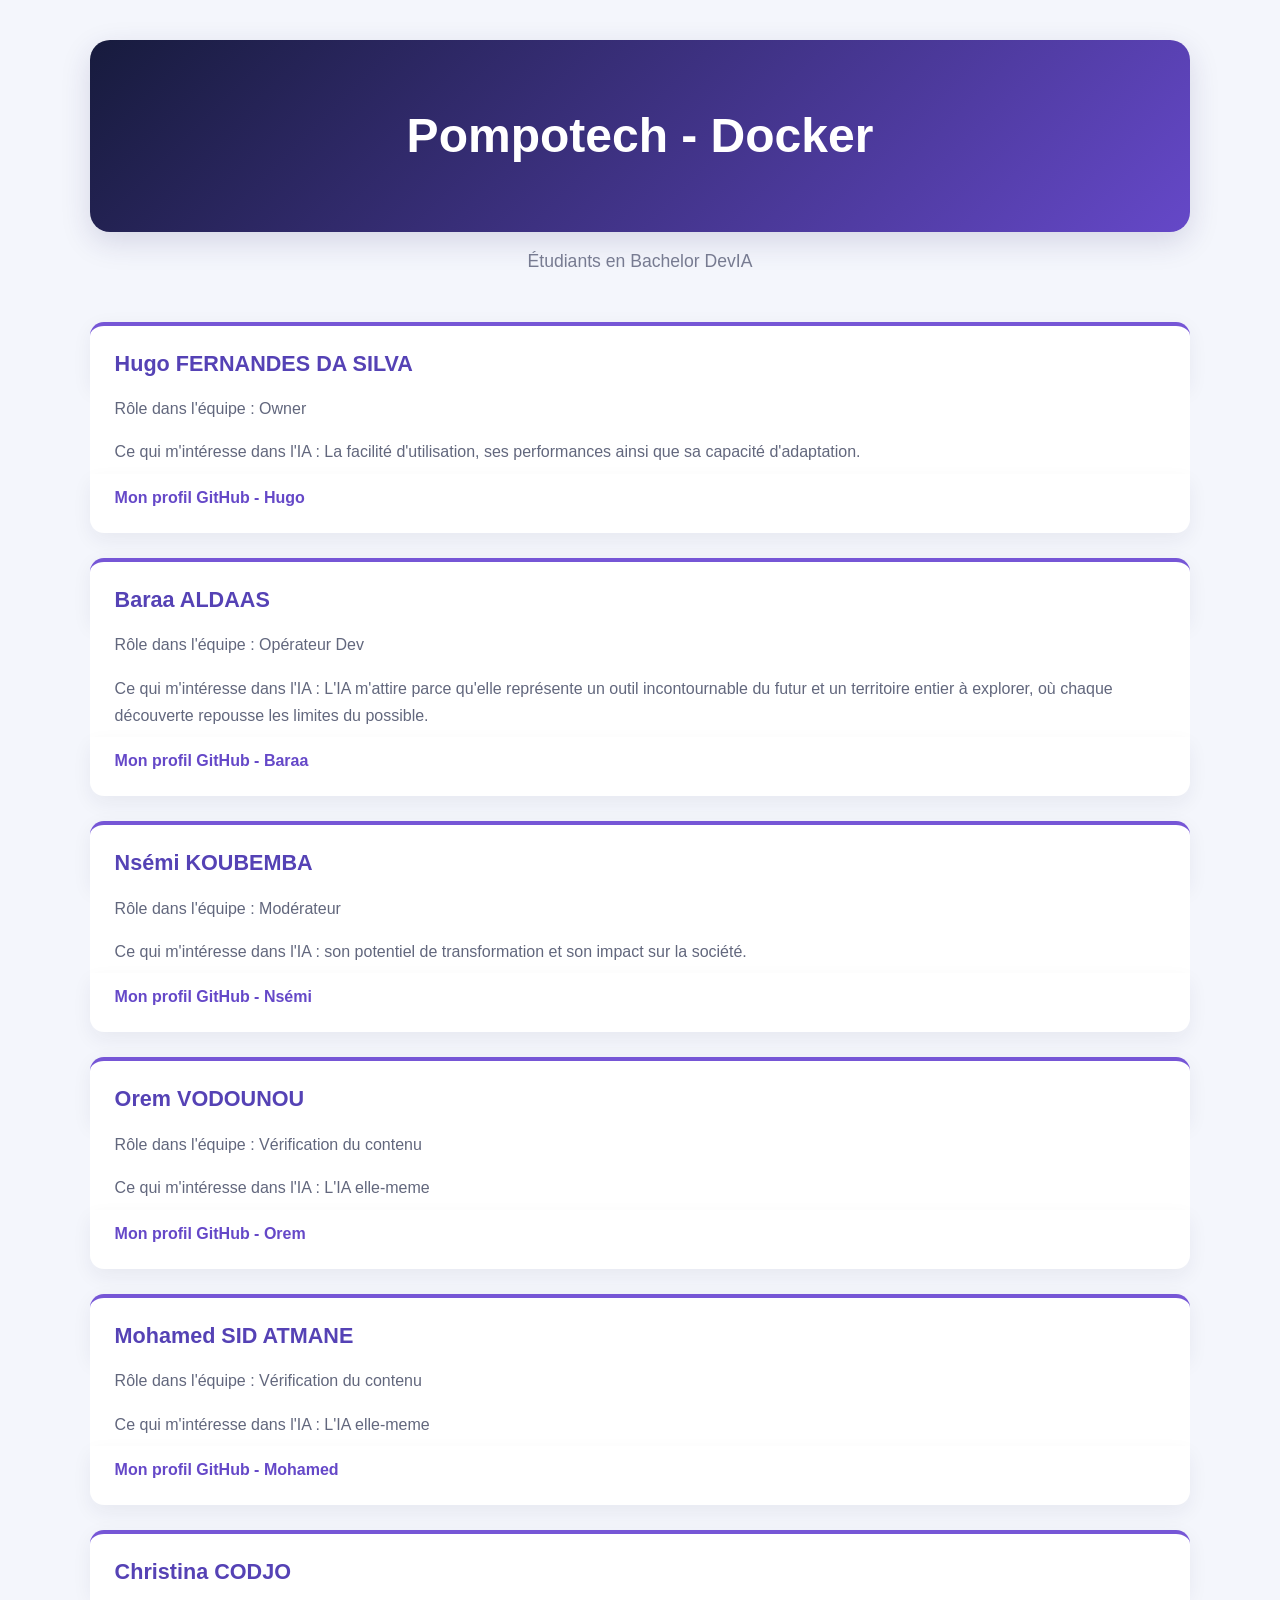
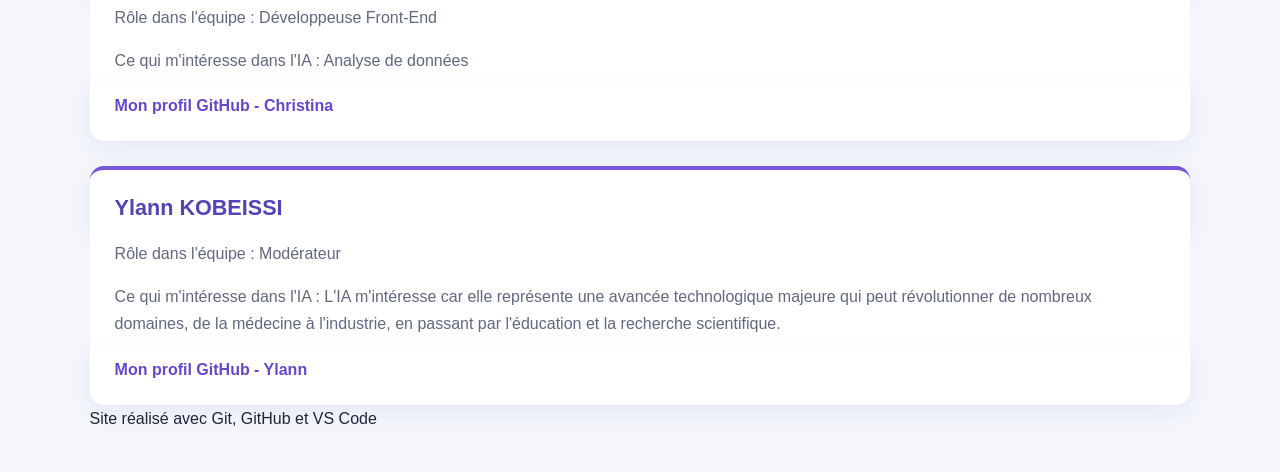
==== commit a37e1dfe: "test: modifie le titre pour Docker" ====
--- a/index.html
+++ b/index.html
@@ -8,7 +8,7 @@
   </head>
   <body>
     <header>
-      <h1>Pompotech</h1>
+      <h1>Pompotech - Docker</h1>
       <p>Étudiants en Bachelor DevIA</p>
     </header>
 
